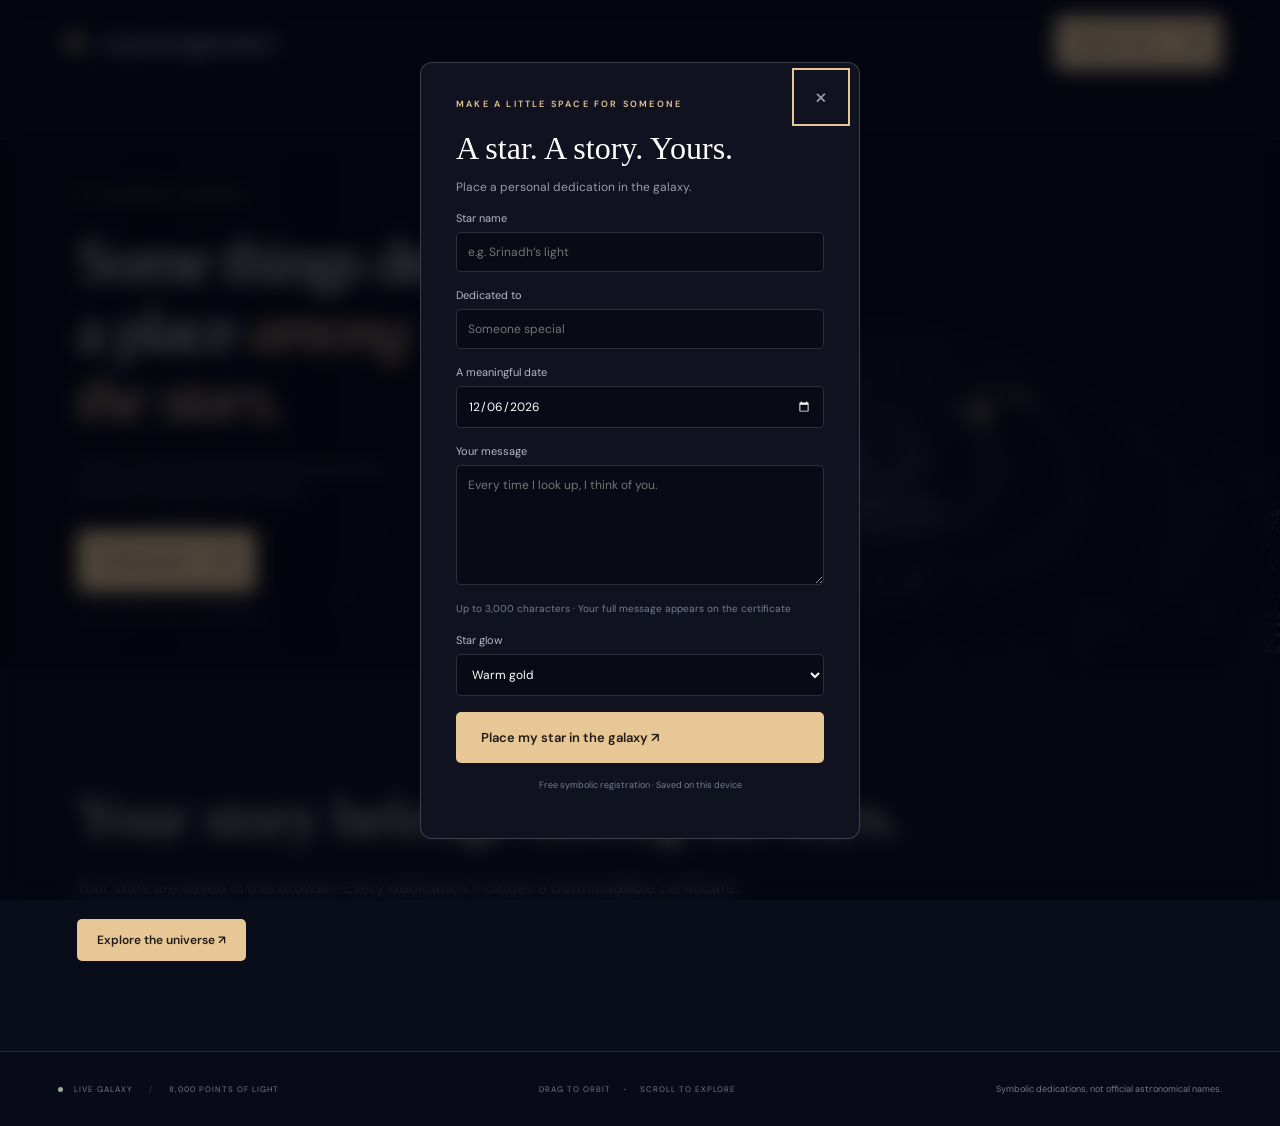
==== register.html @ 7b8129fa "new features" ====
<!doctype html><html lang="en"><head><meta charset="UTF-8"><meta name="viewport" content="width=device-width,initial-scale=1,viewport-fit=cover"><meta name="description" content="Give a memory its own place in an interactive galaxy. Register a symbolic star and fly to it by Star ID."><title>Register · anystarregistration</title><link rel="stylesheet" href="style.css"></head><body data-page="register">
<canvas id="space" aria-label="Interactive galaxy. Drag to orbit, scroll to zoom, or select a registered star."></canvas><div class="vignette"></div>
<header><a class="brand" href="./"><span class="brand-icon">✳</span> anystarregistration<span class="brand-sub">STAR REGISTRY</span></a><nav class="oldnav"><button class="active" id="explore">Explore the galaxy</button><button id="collection">My stars <span id="count">0</span></button></nav><button class="primary" id="registerTop">Register a star <span>↗</span></button><nav class="pages"><a href="index.html">Home</a><a href="explore.html">Explore</a><a href="register.html">Register</a><a href="my-stars.html">My stars</a></nav></header>
<main><section class="intro"><div class="eyebrow"><span></span> A UNIVERSE OF MEANING</div><h1>Some things deserve<br>a place <em>among<br>the stars.</em></h1><p>A name. A memory. Someone who lights up your world. <br>Give them a little piece of your universe.</p><button class="primary large" id="registerHero">Find your star <span>↗</span></button><div class="small-note">A personal dedication. An everlasting feeling.</div></section>
<div id="galaxyWindow" class="galaxy-window" aria-label="Galaxy touch area"><span>Drag to orbit · Pinch to zoom</span></div><section class="search-box"><div class="eyebrow">YOUR JOURNEY STARTS WITH A STAR</div><form id="search"><span>⌕</span><input id="searchInput" aria-label="Find a star by ID or name" placeholder="Enter a Star ID or name" autocomplete="off"><button aria-label="Find star">↗</button></form><div id="searchMessage" role="status">Try <button id="tryStar">AST-0001</button> to explore a dedication</div></section>
<aside id="detail" class="panel" hidden><button class="close" id="closeDetail" aria-label="Close star details">×</button><div class="eyebrow">A LIGHT WITH A STORY</div><div class="star-art">✦</div><h2 id="detailName"></h2><button class="id-tag" id="detailId" title="Fly to this star"></button><p id="detailMessage"></p><dl><div><dt>DEDICATED TO</dt><dd id="detailOwner"></dd></div><div><dt>SPECIAL DATE</dt><dd id="detailDate"></dd></div><div><dt>VIRTUAL COORDINATES</dt><dd id="detailCoordinates"></dd></div><div><dt>GALAXY SECTOR</dt><dd id="detailSector"></dd></div></dl><button id="download" class="secondary">Download certificate (PNG) ↓</button></aside>
<aside id="starsPanel" class="panel" hidden><button class="close" id="closeStars" aria-label="Close my stars">×</button><div class="eyebrow">YOUR PERSONAL CONSTELLATION</div><h2>My stars</h2><p class="muted">Click a Star ID to travel to its place in the galaxy.</p><div id="starList"></div><p class="storage-note">Your registrations are saved in this browser.</p></aside>
<div class="galaxy-label" id="galaxyLabel"><span class="cross">+</span><div>MILKY WAY<span>YOUR LITTLE CORNER OF INFINITY</span></div></div>
<div class="flight-status" id="flightStatus" role="status"></div><div class="controls"><button id="reset" title="Reset galaxy view" aria-label="Reset galaxy view">⌖</button><button id="zoomIn" aria-label="Zoom in">+</button><button id="zoomOut" aria-label="Zoom out">−</button><button id="motion" aria-label="Pause galaxy rotation">Ⅱ</button></div>
</main><section class="story-section"><h2>Your story belongs among the stars.</h2><p>Your stars are saved in this browser. Every dedication includes a downloadable certificate.</p><a class="primary" href="explore.html">Explore the universe ↗</a></section><footer><div><span class="live-dot"></span> LIVE GALAXY <span class="divider">/</span> <span id="starCount">8,000</span> POINTS OF LIGHT</div><span class="hint">DRAG TO ORBIT <b>·</b> SCROLL TO EXPLORE</span><span>Symbolic dedications, not official astronomical names.</span></footer>
<dialog id="modal"><form id="registerForm"><button type="button" class="close" id="closeModal" aria-label="Close registration">×</button><div class="eyebrow">MAKE A LITTLE SPACE FOR SOMEONE</div><h2>A star. A story. Yours.</h2><p>Place a personal dedication in the galaxy.</p><label>Star name<input name="name" required maxlength="40" placeholder="e.g. Srinadh’s light"></label><label>Dedicated to<input name="owner" required maxlength="60" placeholder="Someone special"></label><label>A meaningful date<input name="date" type="date" required></label><label>Your message<textarea name="message" required maxlength="3000" rows="6" placeholder="Every time I look up, I think of you."></textarea><small>Up to 3,000 characters · Your full message appears on the certificate</small></label><label>Star glow<select name="color"><option value="#e7c795">Warm gold</option><option value="#9ecbff">Celestial blue</option><option value="#d0b4ff">Violet dream</option><option value="#ffffff">Starlight white</option></select></label><button class="primary large" type="submit">Place my star in the galaxy ↗</button><small>Free symbolic registration · Saved on this device</small><p id="saveError" role="alert"></p></form></dialog>
<script src="app.js"></script><script src="universe.js"></script></body></html>
---- style.css ----
@import url('https://fonts.googleapis.com/css2?family=DM+Sans:wght@400;500;600;700&family=Manrope:wght@400;500;600&display=swap');
:root{color-scheme:dark;--gold:#e7c795;--muted:#9595a5;--line:#ffffff20}*{box-sizing:border-box}body{margin:0;background:#060710;color:#f4f2ee;font-family:'DM Sans',sans-serif;overflow:hidden}button,input,textarea,select{font:inherit}button,a,input{ -webkit-tap-highlight-color:transparent}button{cursor:pointer}button{color:inherit}button:focus-visible,a:focus-visible{outline:2px solid var(--gold);outline-offset:5px}#space,.vignette{position:fixed;inset:0;width:100%;height:100%}#space{touch-action:none}.vignette{pointer-events:none;background:linear-gradient(90deg,#060710d9 0%,transparent 65%),linear-gradient(0deg,#060710 0%,transparent 20%)}header{height:106px;padding:0 4.5%;display:flex;align-items:center;justify-content:space-between;border-bottom:1px solid var(--line);position:relative;z-index:2}.brand{display:flex;align-items:center;text-decoration:none;color:#f5f3ef;font-size:29px;letter-spacing:-1.5px;gap:11px}.brand-icon{color:var(--gold);font-size:40px}.brand-sub{font-size:8px;line-height:1.5;letter-spacing:2px;width:50px;margin-left:12px;border-left:1px solid var(--line);padding-left:15px}nav{display:flex;gap:35px;height:100%}nav button{border:0;background:none;color:var(--muted);font-size:13px;position:relative}nav .active{color:#fff}nav .active:after{content:'';position:absolute;bottom:0;left:0;right:0;height:2px;background:var(--gold)}#count{border:1px solid var(--line);border-radius:20px;padding:2px 7px;margin-left:5px;font-size:10px}.primary{border:0;background:var(--gold);color:#201b16;border-radius:5px;font-weight:600;padding:13px 20px;font-size:12px;display:inline-flex;gap:30px;justify-content:space-between;align-items:center}.primary:hover{background:#f5dab0}.primary span{font-size:21px}.large{padding:17px 25px;font-size:13px}main{position:relative;height:calc(100dvh - 164px);min-height:560px;pointer-events:none}main>*{pointer-events:auto}.intro{position:absolute;left:6%;top:9%}.eyebrow{font-size:9px;letter-spacing:2.2px;font-weight:600;color:var(--gold);display:flex;align-items:center;gap:9px}.eyebrow>span,.live-dot{width:5px;height:5px;border-radius:50%;background:var(--gold);display:inline-block}h1{font-family:Georgia,serif;font-size:clamp(43px,4.9vw,76px);line-height:1.1;letter-spacing:-2.4px;font-weight:400;margin:26px 0 23px}h1 em{font-weight:400;color:var(--gold)}.intro p{color:#aaa9b7;font-size:12px;line-height:1.9;margin-bottom:27px}.small-note{font-size:9px;color:#777987;margin-top:16px}.search-box{position:absolute;left:6%;bottom:6%;width:340px}.search-box .eyebrow{color:#858796;font-size:8px;letter-spacing:1.6px}.search-box form{display:flex;align-items:center;border:1px solid #ffffff27;background:#0d0f1bbd;border-radius:5px;margin:12px 0 10px;padding:7px 12px;gap:10px}.search-box form>span{font-size:24px;color:var(--gold)}.search-box input{width:100%;border:0;background:none;color:#fff;outline:0;font-size:12px;padding:10px 0}.search-box button{border:0;background:none;color:var(--gold)}#searchMessage{font-size:10px;color:#737584}#tryStar{padding:0;font-size:10px;text-decoration:underline}.galaxy-label{position:absolute;left:65%;top:67%;display:flex;gap:12px;align-items:center;pointer-events:none;font-size:10px;letter-spacing:3px}.galaxy-label span:not(.cross){display:block;color:#75798c;font-size:6px;letter-spacing:1.5px;margin-top:8px}.cross{font-size:28px;color:var(--gold);font-weight:400}.controls{position:absolute;right:4%;bottom:7%;display:flex;flex-direction:column;border:1px solid var(--line);border-radius:7px;background:#0a0b17aa;overflow:hidden}.controls button{width:39px;height:39px;border:0;border-bottom:1px solid var(--line);background:none;font-size:20px;color:#a9a9b9}.controls button:last-child{border:0;font-size:14px}footer{position:fixed;bottom:0;width:100%;height:58px;padding:0 4.5%;display:flex;justify-content:space-between;align-items:center;border-top:1px solid var(--line);color:#747786;font-size:8px;letter-spacing:1px}footer>span:last-child{font-size:9px;letter-spacing:0}.live-dot{background:#9cab9c;margin-right:8px}.divider{margin:0 13px;color:#343747}.hint b{padding:0 10px}.panel{position:absolute;right:7%;top:5%;width:320px;background:#0c0e1ced;backdrop-filter:blur(20px);border:1px solid #ffffff24;border-radius:10px;padding:30px;max-height:90%;overflow:auto;box-shadow:0 20px 90px #0006}.close{position:absolute;right:16px;top:12px;border:0;background:none;font-size:25px;color:#999bad}.panel h2,dialog h2{font-family:Georgia,serif;font-weight:400;font-size:32px;margin:20px 0 12px}.star-art{text-align:center;color:var(--gold);font-size:75px;text-shadow:0 0 40px var(--gold);margin:15px 0}.id-tag{border:1px solid #e7c79550;background:#e7c7950c;color:var(--gold);font-size:10px;letter-spacing:1px;padding:8px 12px;border-radius:30px}.panel p{color:#a2a4b5;font-size:13px;line-height:1.8;overflow-wrap:anywhere}dl{border-top:1px solid var(--line);padding-top:10px}dl>div{margin:17px 0}dt{font-size:8px;letter-spacing:1.5px;color:#73788e}dd{font-size:12px;margin:7px 0 0}.secondary{width:100%;padding:13px;background:none;border:1px solid var(--line);border-radius:4px;font-size:11px}.flight-status{position:absolute;left:50%;top:25px;transform:translateX(-50%);color:var(--gold);font-size:10px;letter-spacing:2px;pointer-events:none}.star-row{padding:16px 0;border-bottom:1px solid var(--line)}.star-row strong{display:block;font-family:Georgia,serif;font-size:20px;font-weight:400;margin-bottom:10px}.storage-note{font-size:10px!important}dialog{width:440px;max-width:calc(100% - 30px);border:1px solid #ffffff30;border-radius:12px;background:#10121f;color:#fff;padding:35px;max-height:92dvh}dialog::backdrop{background:#02040caa;backdrop-filter:blur(10px)}dialog p{font-size:12px;color:#999bac}label{display:block;margin:16px 0;font-size:11px;color:#b4b7c5}label input,textarea,select{display:block;width:100%;background:#080b16;border:1px solid #ffffff25;border-radius:5px;padding:11px;color:#fff;margin-top:7px;font-size:12px}textarea{resize:vertical}dialog .primary{width:100%}dialog small{display:block;text-align:center;color:#777c91;font-size:9px;margin-top:16px}[hidden]{display:none!important}@media(max-height:800px) and (min-width:701px){main{min-height:490px}.intro{top:6%}h1{font-size:55px;margin:20px 0}.search-box{bottom:4%}.intro p{margin-bottom:18px}}@media(max-width:700px){header{height:80px;padding:0 6%}.brand{font-size:25px}.brand-sub{display:none}nav{gap:12px;margin-left:auto;margin-right:15px}nav button{font-size:10px}nav #explore{display:none}header .primary{padding:10px 12px;font-size:10px;gap:10px}main{height:calc(100dvh - 130px);min-height:510px}.intro{top:7%;left:7%}h1{font-size:46px;letter-spacing:-1.7px}.intro p{font-size:11px}.intro .eyebrow{font-size:8px}.small-note{font-size:8px}.search-box{left:7%;bottom:5%;width:75%}.galaxy-label{left:57%;top:68%;font-size:8px}.galaxy-label span:not(.cross){display:none}footer{height:50px;font-size:6px;gap:18px}footer .hint{display:none}footer>span:last-child{font-size:7px;max-width:135px}.panel{right:5%;top:3%;width:90%;max-height:94%}.controls{right:4%;bottom:5%}.controls button{width:30px;height:33px}.flight-status{width:100%;text-align:center;top:8px;font-size:8px}dialog{padding:28px}.intro{pointer-events:none}.intro button{pointer-events:auto}}
.brand{font-size:22px;letter-spacing:-1px}.brand-sub{display:none}#detailMessage{white-space:pre-wrap}#detailName{overflow-wrap:anywhere}dialog label small{font-size:10px;text-align:left;line-height:1.6}#detailCoordinates{font-size:10px;line-height:1.8}@media(max-width:700px){.brand{font-size:16px;gap:5px}.brand-icon{font-size:28px}header{padding:0 4%}nav{margin-right:9px;gap:5px}header .primary{font-size:9px;padding:10px 8px;gap:5px}}@media(max-width:380px){header .primary span{display:none}.brand{font-size:14px}}
/* Phone layout: a scrollable page with a dedicated touch-controlled galaxy. */
.galaxy-window{display:none}.close{min-width:44px;min-height:44px}.panel dd{overflow-wrap:anywhere}button{touch-action:manipulation}
@media(max-width:700px){
 html{scroll-padding-top:118px}body{overflow-x:hidden;overflow-y:auto}#space{pointer-events:none}.vignette{background:linear-gradient(180deg,#06071088,transparent 70%)}
 header{height:auto;min-height:112px;padding:12px 18px;gap:8px 14px;display:grid;grid-template-columns:1fr auto;background:#080b17f5;position:sticky;top:0;z-index:10;backdrop-filter:blur(16px)}
 .brand{font-size:21px;letter-spacing:-.7px;grid-column:1 / -1;justify-self:center;min-height:32px}.brand-icon{font-size:28px}nav{margin:0;height:44px;gap:18px}nav #explore{display:block}nav button{font-size:12px;min-height:44px;padding:0}header .primary{font-size:12px;min-height:44px;padding:10px 14px;gap:10px}header .primary span{display:inline;font-size:18px}
 main{height:auto;min-height:0;display:flex;flex-direction:column;padding:0 18px 30px;gap:20px;pointer-events:none}main>*{pointer-events:auto}
 .intro{position:static;order:1;padding-top:32px;pointer-events:auto}.intro .eyebrow{font-size:9px;line-height:1.7}h1{font-size:clamp(36px,9.6vw,55px);line-height:1.12;margin:20px 0;letter-spacing:-1.5px}.intro p{font-size:13px;line-height:1.8;margin:0 0 20px}.intro p br{display:none}.intro .primary{min-height:48px;font-size:14px}.small-note{font-size:10px;line-height:1.6;margin-top:12px}
 .galaxy-window{display:block;position:relative;order:2;width:100%;height:280px;flex-shrink:0;touch-action:none;border:1px solid #ffffff15;border-radius:16px;scroll-margin-top:130px}.galaxy-window span{position:absolute;bottom:12px;left:0;right:0;text-align:center;color:#a4afc5;font-size:11px;pointer-events:none}
 .controls{position:static;order:3;flex-direction:row;align-self:center;background:#101426;flex-shrink:0;border-radius:12px}.controls button{width:54px;height:48px;border-bottom:0;border-right:1px solid var(--line);font-size:23px}.controls button:last-child{font-size:18px}.galaxy-label{display:none}
 .search-box{position:static;order:4;width:100%;margin:4px 0 0}.search-box .eyebrow{font-size:9px;line-height:1.8}.search-box input{font-size:16px;min-width:0;min-height:44px}.search-box form{padding:4px 10px}.search-box form button{min-width:44px;min-height:44px;font-size:24px}#searchMessage{font-size:12px;line-height:1.8}#tryStar{font-size:12px;min-height:44px}
 .panel{position:relative;order:5;inset:auto;width:100%;max-height:none;overflow:visible;padding:26px 20px;background:#0c1020f5;border-radius:16px;scroll-margin-top:130px}.panel .eyebrow{padding-right:28px;font-size:9px;line-height:1.8}.panel h2{font-size:30px}.panel p{font-size:14px}.panel dd{font-size:14px}.panel dt{font-size:10px}.star-art{font-size:50px;margin:8px 0}.id-tag{min-height:44px;font-size:12px}#detailCoordinates{font-size:12px}.secondary{min-height:50px;font-size:14px;background:#e7c795;color:#211c17;border:0}.close{top:8px;right:8px}.flight-status{position:static;order:0;transform:none;width:100%;padding-top:12px;font-size:10px;letter-spacing:1px;line-height:1.8;text-align:center;overflow-wrap:anywhere}.flight-status:empty{display:none}
 .star-selected .galaxy-window{height:230px}.collection-open .galaxy-window,.collection-open .controls,.collection-open .search-box{display:none}
 footer{position:relative;height:auto;min-height:80px;flex-direction:column;justify-content:center;gap:10px;padding:18px 20px calc(18px + env(safe-area-inset-bottom));font-size:9px;background:#080b17}footer>span:last-child{font-size:10px;max-width:none;line-height:1.6;text-align:center}
 dialog{width:calc(100% - 24px);max-width:480px;max-height:calc(100dvh - 24px);padding:28px 20px 24px;overflow-y:auto;overscroll-behavior:contain;box-sizing:border-box}dialog h2{font-size:29px;margin-top:24px}dialog .eyebrow{font-size:8px;padding-right:24px;line-height:1.8}dialog p{font-size:13px}label{font-size:13px;margin:18px 0}label input,textarea,select{font-size:16px;min-height:48px;max-width:100%}textarea{min-height:150px}dialog .primary{min-height:52px;line-height:1.5;font-size:13px}dialog small{line-height:1.7}body:has(dialog[open]){overflow:hidden}
}
@media(max-width:360px){header{padding:10px 12px;column-gap:8px}nav{gap:10px}nav button,header .primary{font-size:11px}main{padding-inline:14px}.brand{font-size:20px}}
@media(min-width:701px) and (max-height:650px){body{overflow-y:auto}main{min-height:650px}footer{position:relative}}
@media(max-width:700px){nav button{white-space:nowrap}header .primary{padding-inline:10px;gap:7px}nav{gap:12px}nav #explore{font-size:11px}}@media(max-width:360px){nav{gap:8px}nav #explore,nav button{font-size:10px}#count{padding:2px 4px;margin-left:2px}header .primary{font-size:10px;padding-inline:8px;gap:5px}}
/* Multi-page, long-form universe */
body{overflow-y:auto;overflow-x:hidden}header{flex-wrap:wrap;height:auto;min-height:110px;padding-top:16px;padding-bottom:12px;background:#080b17dd}.oldnav{display:none}.pages{width:100%;height:auto;display:flex;justify-content:center;gap:32px;margin-top:12px}.pages a{color:#b8bdce;text-decoration:none;font-size:13px;min-height:44px;display:flex;align-items:center}.pages a:hover,.pages a[aria-current]{color:var(--gold)}main{min-height:730px;height:calc(100svh - 150px)}footer{position:relative;background:#080b17;min-height:75px}.story-section{position:relative;z-index:1;background:#090d19;padding:90px max(6%,calc((100% - 1200px)/2));border-top:1px solid #ffffff13}.story-section h2{font-family:Georgia,serif;font-size:clamp(34px,4.5vw,62px);font-weight:400;line-height:1.12;color:#eee5d6;margin:24px 0}.story-section>p,.story-section>div>p{color:#a4aec3;max-width:680px;line-height:1.9;font-size:16px}.feature-grid{display:grid;grid-template-columns:repeat(3,1fr);gap:25px;margin-top:45px}.feature-grid article{border:1px solid #ffffff20;border-radius:14px;padding:30px;background:#101625}.feature-grid b{color:var(--gold);font-size:11px;letter-spacing:2px}.feature-grid h3{font:26px Georgia}.feature-grid p{font-size:14px;color:#9ba7c0;line-height:1.8}.solar-section{background:#070b15}#solar{display:block;width:100%;height:540px;touch-action:pan-y}.solar-section .secondary{width:auto;padding-inline:25px}.planet-list{font-size:12px;color:#aeb9cf;line-height:2;margin-top:20px}.certificate-section{display:grid;grid-template-columns:1fr 1fr;gap:70px;align-items:center}.sample-certificate{border:double 5px #b79963;padding:55px 25px;text-align:center;background:#0a1123;box-shadow:0 20px 60px #0005}.sample-certificate span{font-size:65px;color:var(--gold);display:block}.sample-certificate small{display:block;font-size:10px;letter-spacing:3px;color:#bda986;margin-top:20px}.sample-certificate h3{font:36px Georgia;color:var(--gold)}.sample-certificate p{color:#aeb9cf}a.primary{text-decoration:none}details{border-bottom:1px solid #ffffff20;padding:22px 0;max-width:900px}summary{cursor:pointer;font-size:17px;line-height:1.7}details p{color:#aeb9cf;line-height:1.9;max-width:750px}body[data-page="register"] main{min-height:520px;height:auto}body[data-page="register"] .intro{position:relative;padding:50px 0}body[data-page="register"] .search-box{display:none}body[data-page="my-stars"] main{min-height:680px}
@media(max-width:700px){header{grid-template-columns:1fr auto;min-height:112px;padding:10px 16px;gap:4px 8px}.brand{grid-column:1;justify-self:start;font-size:17px}.brand-icon{font-size:25px}header>.primary{grid-column:2;font-size:10px}.pages{grid-column:1 / -1;gap:0;justify-content:space-between;width:100%;margin:0}.pages a{font-size:12px;min-height:44px}.oldnav{display:none}main{height:auto;min-height:0}.story-section{padding:55px 20px}.story-section>p,.story-section>div>p{font-size:14px}.feature-grid{grid-template-columns:1fr;gap:14px;margin-top:28px}.feature-grid article{padding:24px}.certificate-section{grid-template-columns:1fr;gap:30px}.sample-certificate{padding:35px 20px}#solar{height:360px}.planet-list{font-size:11px}.story-section h2{font-size:38px}summary{font-size:15px}details p{font-size:14px}body[data-page="register"] main,body[data-page="my-stars"] main{min-height:0}body[data-page="register"] .intro{padding-top:30px}footer{padding-bottom:calc(20px + env(safe-area-inset-bottom))}}
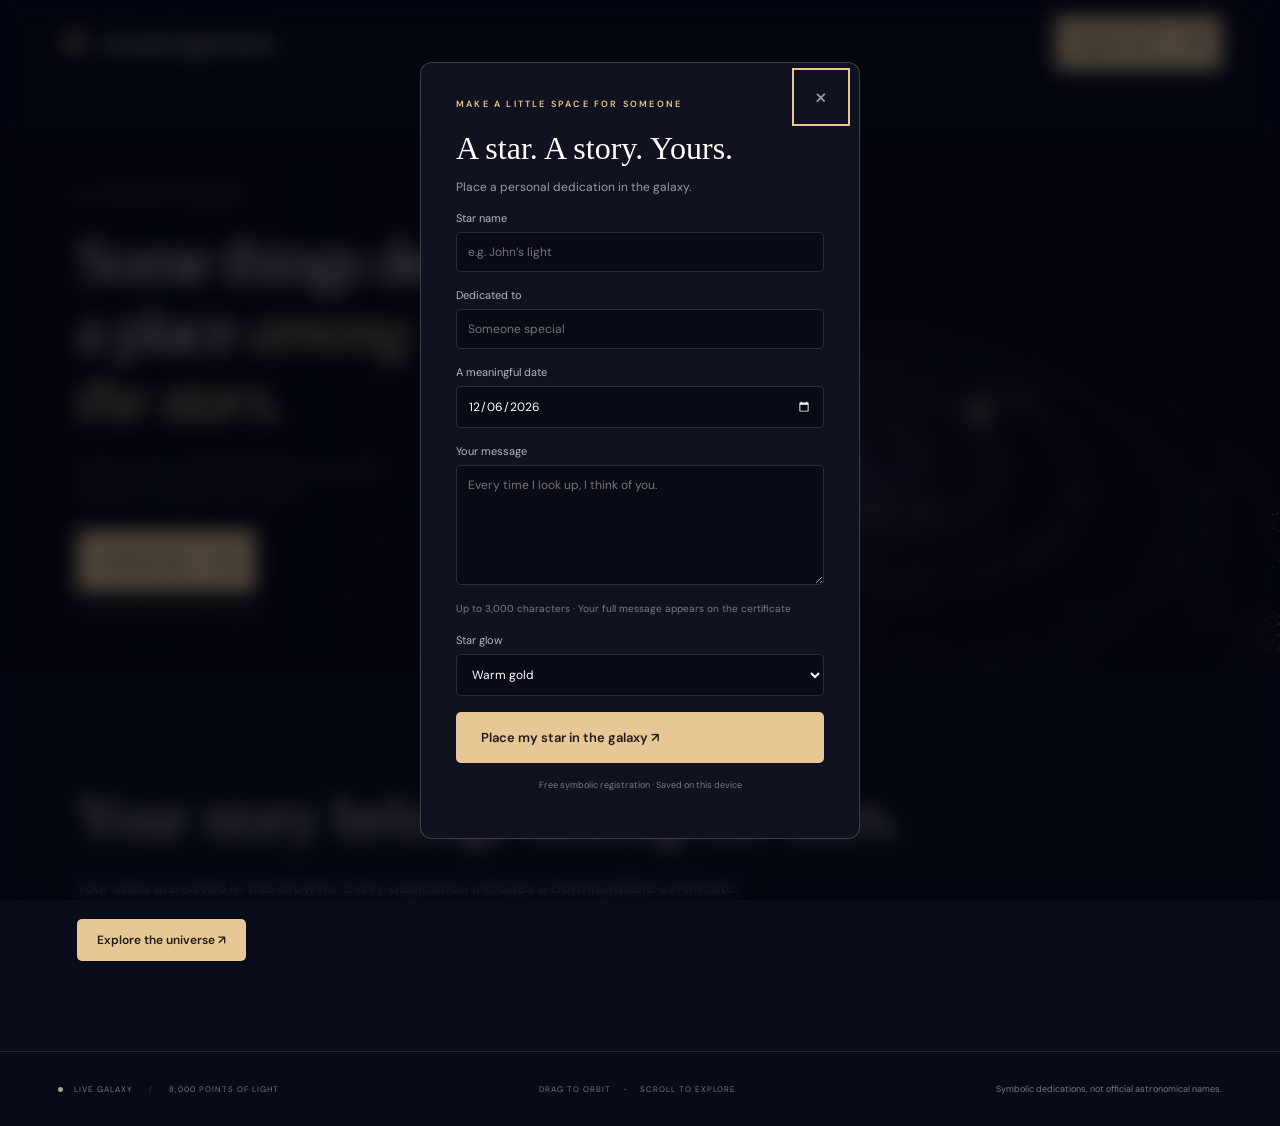
==== commit c968b1fc: "new features" ====
--- a/register.html
+++ b/register.html
@@ -8,5 +8,5 @@
 <div class="galaxy-label" id="galaxyLabel"><span class="cross">+</span><div>MILKY WAY<span>YOUR LITTLE CORNER OF INFINITY</span></div></div>
 <div class="flight-status" id="flightStatus" role="status"></div><div class="controls"><button id="reset" title="Reset galaxy view" aria-label="Reset galaxy view">⌖</button><button id="zoomIn" aria-label="Zoom in">+</button><button id="zoomOut" aria-label="Zoom out">−</button><button id="motion" aria-label="Pause galaxy rotation">Ⅱ</button></div>
 </main><section class="story-section"><h2>Your story belongs among the stars.</h2><p>Your stars are saved in this browser. Every dedication includes a downloadable certificate.</p><a class="primary" href="explore.html">Explore the universe ↗</a></section><footer><div><span class="live-dot"></span> LIVE GALAXY <span class="divider">/</span> <span id="starCount">8,000</span> POINTS OF LIGHT</div><span class="hint">DRAG TO ORBIT <b>·</b> SCROLL TO EXPLORE</span><span>Symbolic dedications, not official astronomical names.</span></footer>
-<dialog id="modal"><form id="registerForm"><button type="button" class="close" id="closeModal" aria-label="Close registration">×</button><div class="eyebrow">MAKE A LITTLE SPACE FOR SOMEONE</div><h2>A star. A story. Yours.</h2><p>Place a personal dedication in the galaxy.</p><label>Star name<input name="name" required maxlength="40" placeholder="e.g. Srinadh’s light"></label><label>Dedicated to<input name="owner" required maxlength="60" placeholder="Someone special"></label><label>A meaningful date<input name="date" type="date" required></label><label>Your message<textarea name="message" required maxlength="3000" rows="6" placeholder="Every time I look up, I think of you."></textarea><small>Up to 3,000 characters · Your full message appears on the certificate</small></label><label>Star glow<select name="color"><option value="#e7c795">Warm gold</option><option value="#9ecbff">Celestial blue</option><option value="#d0b4ff">Violet dream</option><option value="#ffffff">Starlight white</option></select></label><button class="primary large" type="submit">Place my star in the galaxy ↗</button><small>Free symbolic registration · Saved on this device</small><p id="saveError" role="alert"></p></form></dialog>
+<dialog id="modal"><form id="registerForm"><button type="button" class="close" id="closeModal" aria-label="Close registration">×</button><div class="eyebrow">MAKE A LITTLE SPACE FOR SOMEONE</div><h2>A star. A story. Yours.</h2><p>Place a personal dedication in the galaxy.</p><label>Star name<input name="name" required maxlength="40" placeholder="e.g. John’s light"></label><label>Dedicated to<input name="owner" required maxlength="60" placeholder="Someone special"></label><label>A meaningful date<input name="date" type="date" required></label><label>Your message<textarea name="message" required maxlength="3000" rows="6" placeholder="Every time I look up, I think of you."></textarea><small>Up to 3,000 characters · Your full message appears on the certificate</small></label><label>Star glow<select name="color"><option value="#e7c795">Warm gold</option><option value="#9ecbff">Celestial blue</option><option value="#d0b4ff">Violet dream</option><option value="#ffffff">Starlight white</option></select></label><button class="primary large" type="submit">Place my star in the galaxy ↗</button><small>Free symbolic registration · Saved on this device</small><p id="saveError" role="alert"></p></form></dialog>
 <script src="app.js"></script><script src="universe.js"></script></body></html>
